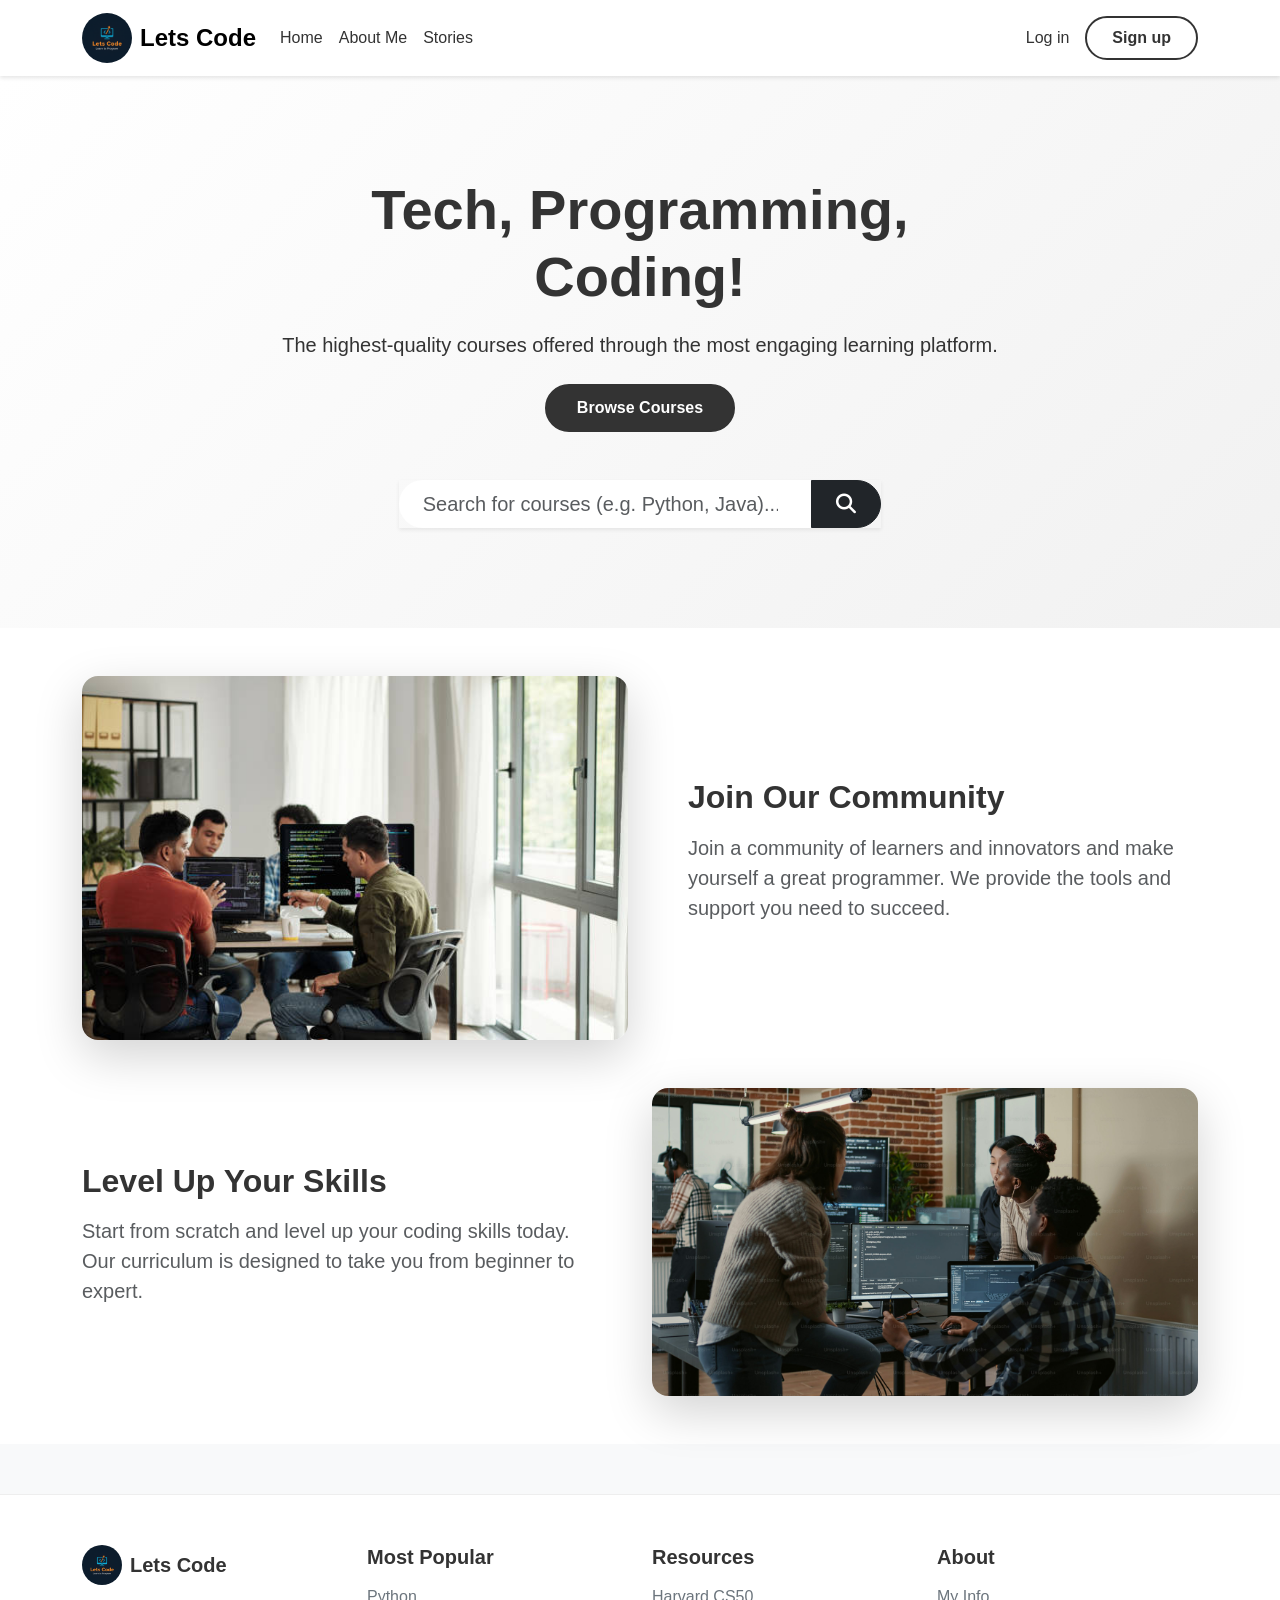
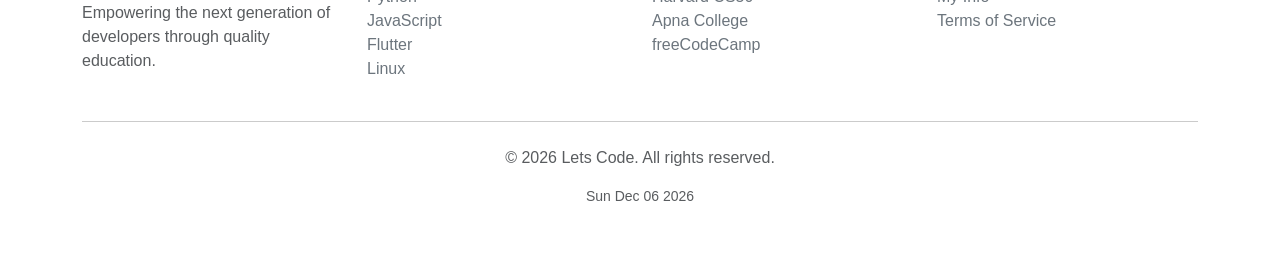
==== Web School/index.html @ 1dd1f63c "Add files via upload" ====
<!DOCTYPE html>
<html lang="en">
<head>
    <meta charset="UTF-8">
    <meta name="viewport" content="width=device-width, initial-scale=1.0">
    <title>Lets Code - Learn Programming</title>
    <link href="https://cdn.jsdelivr.net/npm/bootstrap@5.3.0/dist/css/bootstrap.min.css" rel="stylesheet">
    <link rel="stylesheet" href="assets/css/style.css">
    <link rel="stylesheet" href="https://cdnjs.cloudflare.com/ajax/libs/font-awesome/6.4.0/css/all.min.css">
</head>
<body>

    <!-- Navigation -->
    <nav class="navbar navbar-expand-lg sticky-top">
        <div class="container">
            <a class="navbar-brand d-flex align-items-center" href="index.html">
                <img src="assets/images/lg.png" alt="Logo" class="me-2">
                <span class="fw-bold fs-4">Lets Code</span>
            </a>
            <button class="navbar-toggler" type="button" data-bs-toggle="collapse" data-bs-target="#navbarNav">
                <span class="navbar-toggler-icon"></span>
            </button>
            <div class="collapse navbar-collapse" id="navbarNav">
                <ul class="navbar-nav me-auto mb-2 mb-lg-0">
                    <li class="nav-item">
                        <a class="nav-link active" href="index.html">Home</a>
                    </li>
                    <li class="nav-item">
                        <a class="nav-link" href="about.html">About Me</a>
                    </li>
                    <li class="nav-item">
                        <a class="nav-link" href="stories.html">Stories</a>
                    </li>
                </ul>
                <div class="d-flex align-items-center gap-3">
                    <a href="login.html" class="nav-link">Log in</a>
                    <a href="signup.html" class="btn btn-outline-custom">Sign up</a>
                </div>
            </div>
        </div>
    </nav>

    <!-- Hero Section -->
    <header class="hero-section">
        <div class="container">
            <div class="row align-items-center">
                <div class="col-lg-8 mx-auto">
                    <h1 class="display-4">Tech, Programming, Coding!</h1>
                    <p class="lead mb-4">The highest-quality courses offered through the most engaging learning platform.</p>
                    <div class="d-flex justify-content-center gap-3 mb-5">
                        <a href="content.html" class="btn btn-primary-custom">Browse Courses</a>
                    </div>
                    
                    <!-- Search Bar -->
                    <div class="row justify-content-center">
                        <div class="col-md-8">
                            <form id="searchForm" class="input-group input-group-lg shadow-sm">
                                <input type="search" id="searchInput" class="form-control border-0 rounded-start-pill ps-4" placeholder="Search for courses (e.g. Python, Java)..." aria-label="Search">
                                <button class="btn btn-dark rounded-end-pill px-4" type="submit">
                                    <i class="fas fa-search"></i>
                                </button>
                            </form>
                        </div>
                    </div>
                </div>
            </div>
        </div>
    </header>

    <!-- Community Section -->
    <section class="py-5 bg-white">
        <div class="container">
            <div class="row align-items-center mb-5">
                <div class="col-md-6">
                    <img src="assets/images/prog.jpg" alt="Programming Community" class="img-fluid rounded-4 shadow-lg">
                </div>
                <div class="col-md-6 ps-md-5">
                    <h2 class="fw-bold mb-3">Join Our Community</h2>
                    <p class="fs-5 text-muted">Join a community of learners and innovators and make yourself a great programmer. We provide the tools and support you need to succeed.</p>
                </div>
            </div>

            <div class="row align-items-center flex-row-reverse">
                <div class="col-md-6">
                    <img src="assets/images/picprog.jpeg" alt="Level Up Skills" class="img-fluid rounded-4 shadow-lg">
                </div>
                <div class="col-md-6 pe-md-5">
                    <h2 class="fw-bold mb-3">Level Up Your Skills</h2>
                    <p class="fs-5 text-muted">Start from scratch and level up your coding skills today. Our curriculum is designed to take you from beginner to expert.</p>
                </div>
            </div>
        </div>
    </section>

    <!-- Footer -->
    <footer>
        <div class="container">
            <div class="row g-4">
                <div class="col-lg-3 col-md-6">
                    <div class="d-flex align-items-center mb-3">
                        <img src="assets/images/lg.png" alt="Logo" width="40" class="me-2 rounded-circle">
                        <span class="fw-bold fs-5">Lets Code</span>
                    </div>
                    <p class="text-muted">Empowering the next generation of developers through quality education.</p>
                </div>
                <div class="col-lg-3 col-md-6">
                    <h5 class="fw-bold mb-3">Most Popular</h5>
                    <ul class="list-unstyled">
                        <li><a href="https://youtube.com/playlist?list=PLhQjrBD2T3817j24-GogXmWqO5Q5vYy0V" class="footer-link">Python</a></li>
                        <li><a href="https://www.javascripttutorial.net/es6/javascript-promises/" class="footer-link">JavaScript</a></li>
                        <li><a href="https://youtube.com/playlist?list=PLw6Y5u47CYq47oDw63bMqkq06fjuoK_GJ&si=2H4XzacO1M1Yjs7d" class="footer-link">Flutter</a></li>
                        <li><a href="https://youtu.be/sWbUDq4S6Y8?si=Lfrn7_1bvZJNI7fK" class="footer-link">Linux</a></li>
                    </ul>
                </div>
                <div class="col-lg-3 col-md-6">
                    <h5 class="fw-bold mb-3">Resources</h5>
                    <ul class="list-unstyled">
                        <li><a href="https://pll.harvard.edu/course/cs50s-introduction-programming-python" class="footer-link">Harvard CS50</a></li>
                        <li><a href="https://www.apnacollege.in/" class="footer-link">Apna College</a></li>
                        <li><a href="https://www.freecodecamp.org/" class="footer-link">freeCodeCamp</a></li>
                    </ul>
                </div>
                <div class="col-lg-3 col-md-6">
                    <h5 class="fw-bold mb-3">About</h5>
                    <ul class="list-unstyled">
                        <li><a href="about.html" class="footer-link">My Info</a></li>
                        <li><a href="terms.html" class="footer-link">Terms of Service</a></li>
                    </ul>
                </div>
            </div>
            <hr class="my-4">
            <div class="text-center text-muted pb-3">
                <p>&copy; <span id="currentYear"></span> Lets Code. All rights reserved.</p>
                <p id="currentDate" class="small"></p>
            </div>
        </div>
    </footer>

    <!-- Bootstrap Bundle with Popper -->
    <script src="https://cdn.jsdelivr.net/npm/bootstrap@5.3.0/dist/js/bootstrap.bundle.min.js"></script>
    
    <script>
        // Search Functionality
        const languageLinks = {
            "python": "https://youtube.com/playlist?list=PLhQjrBD2T3817j24-GogXmWqO5Q5vYy0V&si=AYaK3ttn64dFjBiK",
            "java": "https://youtube.com/playlist?list=PLfqMhTWNBTe3LtFWcvwpqTkUSlB32kJop&si=ma48RJXWttRPqWSA",
            "c++": "https://youtube.com/playlist?list=PLCInYL3l2AajFAiw4s1U4QbGszcQ-rAb3&si=eyQR8iFISyxaVGfG",
            "html": "https://elzero.org/study/html-2021-study-plan/",
            "css": "https://nouvil.net/courses/css/",
            "javascript": "https://www.javascripttutorial.net/es6/javascript-promises/",
            "c#": "https://www.youtube.com/watch?v=GhQdlIFylQ8&t=1s",
            "flutter": "https://youtube.com/playlist?list=PLw6Y5u47CYq47oDw63bMqkq06fjuoK_GJ&si=2H4XzacO1M1Yjs7d",
            "php": "https://elzero.org/study/php-bootcamp-2022-study-plan/",
            "linux": "https://youtu.be/sWbUDq4S6Y8?si=Lfrn7_1bvZJNI7fK",
            "sql": "https://youtube.com/playlist?list=PLTChhmU8tbQzrdP79gFX6h4TXu-gOUDvp&si=23eZcX79Eu7SABPW",
            "dsa": "https://youtube.com/playlist?list=PLAXnLdrLnQpRcveZTtD644gM9uzYqJCwr&si=oH0vWkWibn12MXXT"
        };

        document.getElementById("searchForm").addEventListener("submit", function(e) {
            e.preventDefault();
            const query = document.getElementById("searchInput").value.trim().toLowerCase();
            if (languageLinks[query]) {
                window.location.href = languageLinks[query];
            } else {
                alert("Course not found! Try: Python, Java, HTML, etc.");
            }
        });

        // Date functionality
        document.addEventListener("DOMContentLoaded", function() {
            const now = new Date();
            document.getElementById("currentYear").textContent = now.getFullYear();
            document.getElementById("currentDate").textContent = now.toDateString();
        });
    </script>
</body>
</html>
---- Web School/assets/css/style.css ----
/* Global Styles */
body {
    font-family: 'Segoe UI', Tahoma, Geneva, Verdana, sans-serif;
    background-color: #f8f9fa;
    color: #333;
}

/* Navbar Customization */
.navbar {
    background-color: #ffffff;
    box-shadow: 0 2px 4px rgba(0,0,0,0.1);
}

.navbar-brand img {
    width: 50px;
    height: 50px;
    border-radius: 50%;
}

.nav-link {
    color: #333 !important;
    font-weight: 500;
    transition: color 0.3s;
}

.nav-link:hover {
    color: #ff6600 !important;
}

/* Hero Section */
.hero-section {
    padding: 100px 0;
    text-align: center;
    background: linear-gradient(135deg, #ffffff 0%, #f1f1f1 100%);
}

.hero-section h1 {
    font-size: 3.5rem;
    font-weight: 800;
    margin-bottom: 20px;
}

.hero-section h3 {
    font-size: 1.5rem;
    color: #666;
    margin-bottom: 30px;
}

/* Buttons */
.btn-primary-custom {
    background-color: #333;
    color: white;
    border-radius: 25px;
    padding: 10px 30px;
    font-weight: 600;
    border: 2px solid #333;
    transition: all 0.3s;
}

.btn-primary-custom:hover {
    background-color: white;
    color: #333;
}

.btn-outline-custom {
    border: 2px solid #333;
    color: #333;
    border-radius: 25px;
    padding: 8px 25px;
    font-weight: 600;
    transition: all 0.3s;
}

.btn-outline-custom:hover {
    background-color: #333;
    color: white;
}

/* Cards */
.custom-card {
    border: none;
    border-radius: 15px;
    box-shadow: 0 4px 15px rgba(0,0,0,0.05);
    transition: transform 0.3s;
    background: white;
    overflow: hidden;
}

.custom-card:hover {
    transform: translateY(-10px);
}

.card-img-top {
    height: 150px;
    object-fit: contain;
    padding: 20px;
}

/* Footer */
footer {
    background-color: #ffffff;
    padding: 50px 0 20px;
    margin-top: 50px;
    border-top: 1px solid #eee;
}

.footer-link {
    color: #6c757d;
    text-decoration: none;
    transition: color 0.3s;
}

.footer-link:hover {
    color: #ff6600;
}

/* Login/Signup Containers */
.auth-container {
    max-width: 450px;
    margin: 80px auto;
    background: white;
    padding: 40px;
    border-radius: 20px;
    box-shadow: 0 10px 30px rgba(0,0,0,0.1);
}

.auth-container h1 {
    text-align: center;
    margin-bottom: 30px;
    font-weight: 700;
}
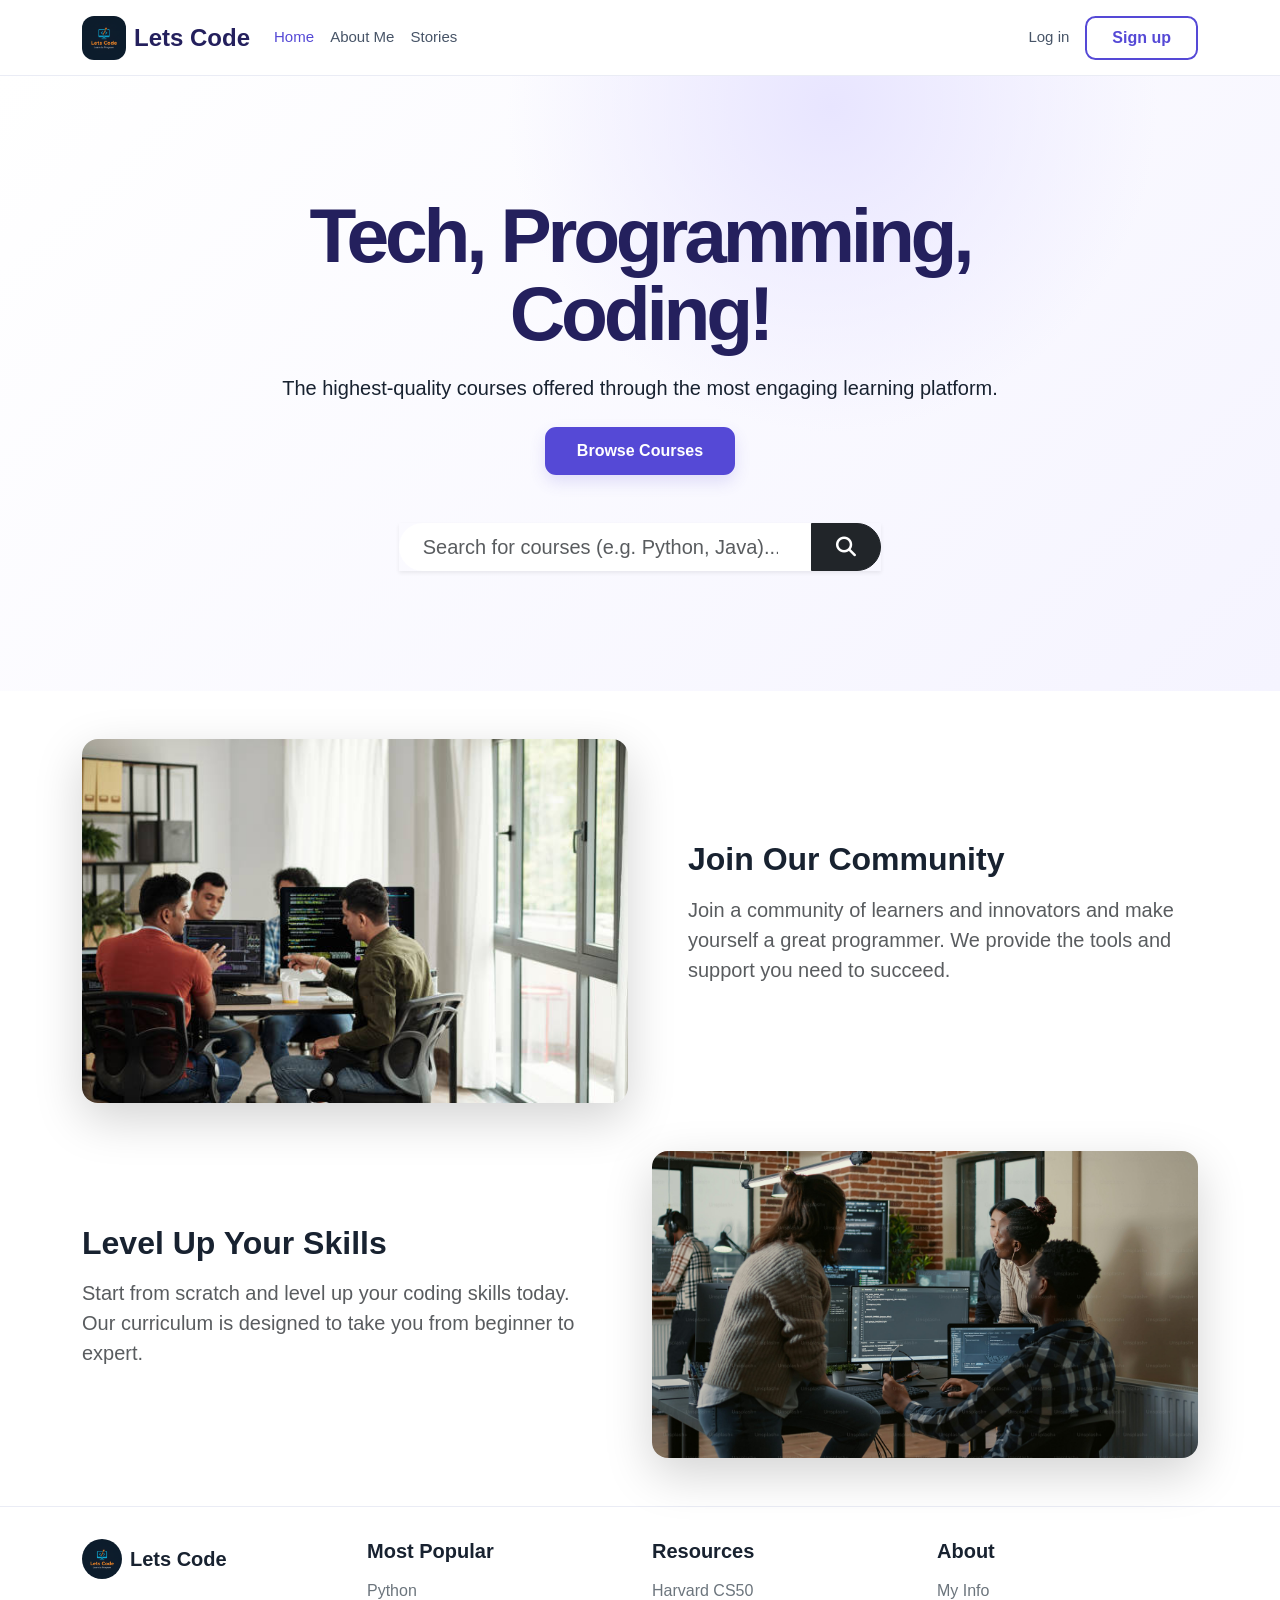
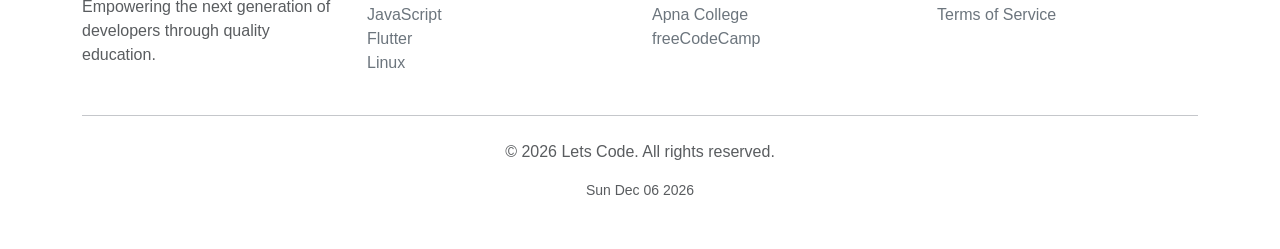
==== commit 8d8cfb03: "Update project" ====
--- a/Web School/index.html
+++ b/Web School/index.html
@@ -33,8 +33,8 @@
                     </li>
                 </ul>
                 <div class="d-flex align-items-center gap-3">
-                    <a href="login.html" class="nav-link">Log in</a>
-                    <a href="signup.html" class="btn btn-outline-custom">Sign up</a>
+                    <a href="Login.html" class="nav-link">Log in</a>
+                    <a href="SignUp.html" class="btn btn-outline-custom">Sign up</a>
                 </div>
             </div>
         </div>
--- a/Web School/assets/css/style.css
+++ b/Web School/assets/css/style.css
@@ -129,3 +129,15 @@
     margin-bottom: 30px;
     font-weight: 700;
 }
+
+/* Login page */
+.auth-page{min-height:100vh;color:#172033;background:#eef2ff}.auth-layout{display:grid;min-height:100vh;grid-template-columns:minmax(360px,.95fr) minmax(480px,1.05fr)}.auth-intro{position:relative;display:flex;min-height:100%;flex-direction:column;justify-content:space-between;overflow:hidden;padding:clamp(2rem,5vw,4.5rem);color:#fff;background:linear-gradient(145deg,#1c237e 0%,#3f23a3 53%,#7c3aed 100%)}.auth-intro:after{position:absolute;right:-13rem;bottom:-13rem;width:34rem;height:34rem;border:1px solid rgba(255,255,255,.18);border-radius:50%;box-shadow:0 0 0 3.5rem rgba(255,255,255,.04),0 0 0 7rem rgba(255,255,255,.035);content:''}.auth-brand,.auth-mobile-brand{position:relative;z-index:1;display:inline-flex;align-items:center;width:fit-content;gap:.7rem;color:inherit;font-size:1.2rem;font-weight:800;text-decoration:none}.auth-brand img,.auth-mobile-brand img{width:42px;height:42px;border-radius:12px;object-fit:cover}.auth-intro-copy{position:relative;z-index:1;max-width:32rem;margin:4rem 0}.auth-eyebrow{display:inline-flex;gap:.5rem;align-items:center;padding:.45rem .75rem;border:1px solid rgba(255,255,255,.25);border-radius:99px;background:rgba(255,255,255,.1);font-size:.83rem;font-weight:600}.auth-intro h1{margin:1.25rem 0 1rem;font-size:clamp(2.35rem,4.2vw,4.25rem);font-weight:800;line-height:1.04;letter-spacing:-.05em}.auth-intro p{max-width:29rem;margin:0;color:rgba(255,255,255,.78);font-size:1.08rem;line-height:1.7}.auth-feature{position:relative;z-index:1;display:flex;align-items:center;width:fit-content;gap:.65rem;color:rgba(255,255,255,.82);font-size:.9rem}.auth-feature i{display:grid;width:2rem;height:2rem;place-items:center;border-radius:.6rem;background:rgba(255,255,255,.14)}
+.auth-panel{display:grid;padding:2rem;place-items:center;background:#fff}.auth-card{width:min(100%,440px)}.auth-mobile-brand{display:none;margin-bottom:2rem;color:#312e81}.back-link{display:inline-flex;align-items:center;gap:.45rem;color:#667085;font-size:.9rem;text-decoration:none;transition:color .2s}.back-link:hover{color:#4f46e5}.auth-heading{margin:2.5rem 0 2rem}.auth-heading h2{margin:0 0 .5rem;font-size:2rem;font-weight:750;letter-spacing:-.04em}.auth-heading p{margin:0;color:#667085}.auth-card .form-label{margin-bottom:.45rem;color:#344054;font-size:.9rem;font-weight:650}.field-wrap{position:relative}.field-icon{position:absolute;z-index:2;top:50%;left:1rem;color:#98a2b3;transform:translateY(-50%)}.auth-card .form-control{min-height:3.25rem;border:1px solid #d0d5dd;border-radius:.7rem;padding:.75rem 2.9rem .75rem 2.8rem;box-shadow:none;font-size:.95rem}.auth-card .form-control::placeholder{color:#98a2b3}.auth-card .form-control:focus{border-color:#7067e8;box-shadow:0 0 0 .25rem rgba(112,103,232,.13)}.auth-card .is-invalid{background-image:none}.password-toggle{position:absolute;z-index:2;top:50%;right:.7rem;width:2.1rem;height:2.1rem;border:0;border-radius:.45rem;color:#667085;background:transparent;transform:translateY(-50%)}.password-toggle:hover{color:#4f46e5;background:#f4f3ff}.invalid-feedback{font-size:.78rem}.caps-lock-hint{margin:.45rem 0 0;color:#b54708;font-size:.78rem}.remember-row{margin:1.2rem 0 1.5rem}.form-check-input:checked{border-color:#5549d6;background-color:#5549d6}.form-check-label{color:#475467;font-size:.88rem}.link-button{border:0;padding:0;color:#5549d6;background:none;font-size:.86rem;font-weight:650}.link-button:hover,.auth-switch a:hover{color:#342b9b;text-decoration:underline}.auth-submit{display:flex;min-height:3.25rem;align-items:center;justify-content:center;gap:.6rem;border:0;border-radius:.7rem;color:#fff;background:#5549d6;box-shadow:0 8px 18px rgba(85,73,214,.22);font-weight:700;transition:background .2s,transform .2s,box-shadow .2s}.auth-submit:hover,.auth-submit:focus{color:#fff;background:#4438bd;box-shadow:0 10px 22px rgba(85,73,214,.3);transform:translateY(-1px)}.auth-submit:disabled{opacity:.85;transform:none}.auth-switch{margin:1.7rem 0 1rem;color:#667085;text-align:center;font-size:.92rem}.auth-switch a{color:#5549d6;font-weight:700;text-decoration:none}.auth-note{margin:0;color:#98a2b3;text-align:center;font-size:.76rem}.auth-note i{margin-right:.25rem}.auth-alert{border:0;border-radius:.65rem;font-size:.88rem}.reset-modal{border:0;border-radius:1rem}.reset-modal h2{margin-bottom:.5rem;font-size:1.5rem;font-weight:750}.reset-icon{display:grid;width:3rem;height:3rem;margin-bottom:1.2rem;place-items:center;border-radius:.8rem;color:#5549d6;background:#eeedff}.reset-modal .form-control{min-height:3rem;border-radius:.65rem}.reset-success{color:#067647;font-size:.88rem}
+@media (max-width:850px){.auth-layout{grid-template-columns:1fr}.auth-intro{display:none}.auth-panel{min-height:100vh}.auth-mobile-brand{display:inline-flex}}@media (max-width:480px){.auth-panel{padding:1.5rem;align-items:start}.auth-heading{margin:2rem 0 1.7rem}.auth-heading h2{font-size:1.8rem}}
+
+/* Shared site refresh */
+body:not(.auth-page){min-height:100vh;background:#f8f9ff;color:#182230}.navbar{min-height:76px;border-bottom:1px solid #eaecf5;box-shadow:none}.navbar-brand{color:#24205d!important}.navbar-brand img{width:44px;height:44px;border-radius:12px}.nav-link{color:#475467!important;font-size:.94rem}.nav-link.active,.nav-link:hover{color:#5549d6!important}.btn-primary-custom{border-color:#5549d6;border-radius:.7rem;background:#5549d6;box-shadow:0 7px 16px rgba(85,73,214,.16)}.btn-primary-custom:hover{border-color:#4438bd;color:#fff;background:#4438bd}.btn-outline-custom{border-color:#5549d6;border-radius:.65rem;color:#5549d6}.btn-outline-custom:hover{background:#5549d6}.hero-section{padding:7.5rem 0;background:radial-gradient(circle at 65% 5%,#e8e5ff 0,transparent 32%),linear-gradient(135deg,#fff 0%,#f5f4ff 100%)}.hero-section h1{max-width:850px;margin-right:auto;margin-left:auto;color:#24205d;font-size:clamp(2.7rem,6vw,4.8rem);letter-spacing:-.055em;line-height:1.02}.hero-section h3{color:#667085}.custom-card{border:1px solid #eaecf5;border-radius:1rem;box-shadow:0 5px 16px rgba(16,24,40,.05)}.custom-card:hover{border-color:#d9d6fe;box-shadow:0 16px 32px rgba(85,73,214,.12);transform:translateY(-6px)}footer{margin-top:0;padding:2rem 0;border-top:1px solid #eaecf5;background:#fff}footer p:last-child{margin-bottom:0}
+.page-shell{min-height:calc(100vh - 76px)}.page-heading{max-width:720px;margin:0 auto 2.75rem}.page-heading h1{margin:.6rem 0 .7rem;color:#24205d;font-size:clamp(2.25rem,5vw,3.4rem);font-weight:800;letter-spacing:-.05em}.page-heading p{color:#667085;font-size:1.07rem}.section-kicker{color:#5549d6;font-size:.78rem;font-weight:800;letter-spacing:.1em;text-transform:uppercase}.course-search{position:relative;width:min(100%,530px);margin-top:1.7rem}.course-search i{position:absolute;top:50%;left:1.05rem;color:#98a2b3;transform:translateY(-50%)}.course-search input{width:100%;border:1px solid #d0d5dd;border-radius:.8rem;padding:.9rem 1rem .9rem 2.8rem;outline:0;box-shadow:0 3px 10px rgba(16,24,40,.04)}.course-search input:focus{border-color:#7067e8;box-shadow:0 0 0 .25rem rgba(112,103,232,.12)}.course-count{margin-top:.8rem!important;color:#7a5af8!important;font-size:.85rem!important;font-weight:650}.page-shell .card-img-top{height:150px}.page-shell .card-body{padding-top:.5rem}.page-shell .btn-primary-custom{padding:.6rem 1rem;font-size:.85rem}
+.signup-page .auth-intro{background:linear-gradient(145deg,#172554 0%,#3730a3 55%,#6d28d9 100%)}.signup-page .auth-heading{margin:1.9rem 0 1.5rem}.password-hint{margin:.45rem 0 0;color:#98a2b3;font-size:.76rem}.terms-check{margin:1.2rem 0 1.5rem}.terms-check a{color:#5549d6;font-weight:650;text-decoration:none}.terms-check .invalid-feedback{margin-left:-1.5rem}
+.container.py-5>.row.justify-content-center .card{border:1px solid #eaecf5!important;box-shadow:0 10px 28px rgba(16,24,40,.07)!important}.container.py-5>.row.justify-content-center .card>.bg-dark{background:linear-gradient(135deg,#24205d,#5549d6)!important}.container.py-5>.row.justify-content-center .card-body h3,.container.py-5>.row.justify-content-center .card-body h4{color:#24205d}.container.py-5>.row.justify-content-center .card-body .fs-5{line-height:1.75}.terms-content section{position:relative;padding-left:1.15rem}.terms-content section:before{position:absolute;top:.45rem;left:0;width:.35rem;height:.35rem;border-radius:50%;background:#7c3aed;content:''}.terms-content h3{font-size:1.1rem}.terms-content p{line-height:1.75;font-size:1rem}.container.py-5>.row.g-4 .custom-card .card-img-top{height:250px!important;padding:0;object-fit:cover}.container.py-5>.row.g-4 .custom-card .card-body{padding:1.5rem!important}.container.py-5>.row.g-4 .custom-card .card-title{color:#24205d;font-size:1.1rem}
+@media(max-width:991px){.navbar .d-flex{padding:1rem 0}.hero-section{padding:5rem 0}}@media(max-width:575px){.hero-section{padding:4.5rem 0}.hero-section h1{font-size:2.7rem}.page-heading{margin-bottom:2rem}.navbar-brand span{font-size:1.15rem!important}}
